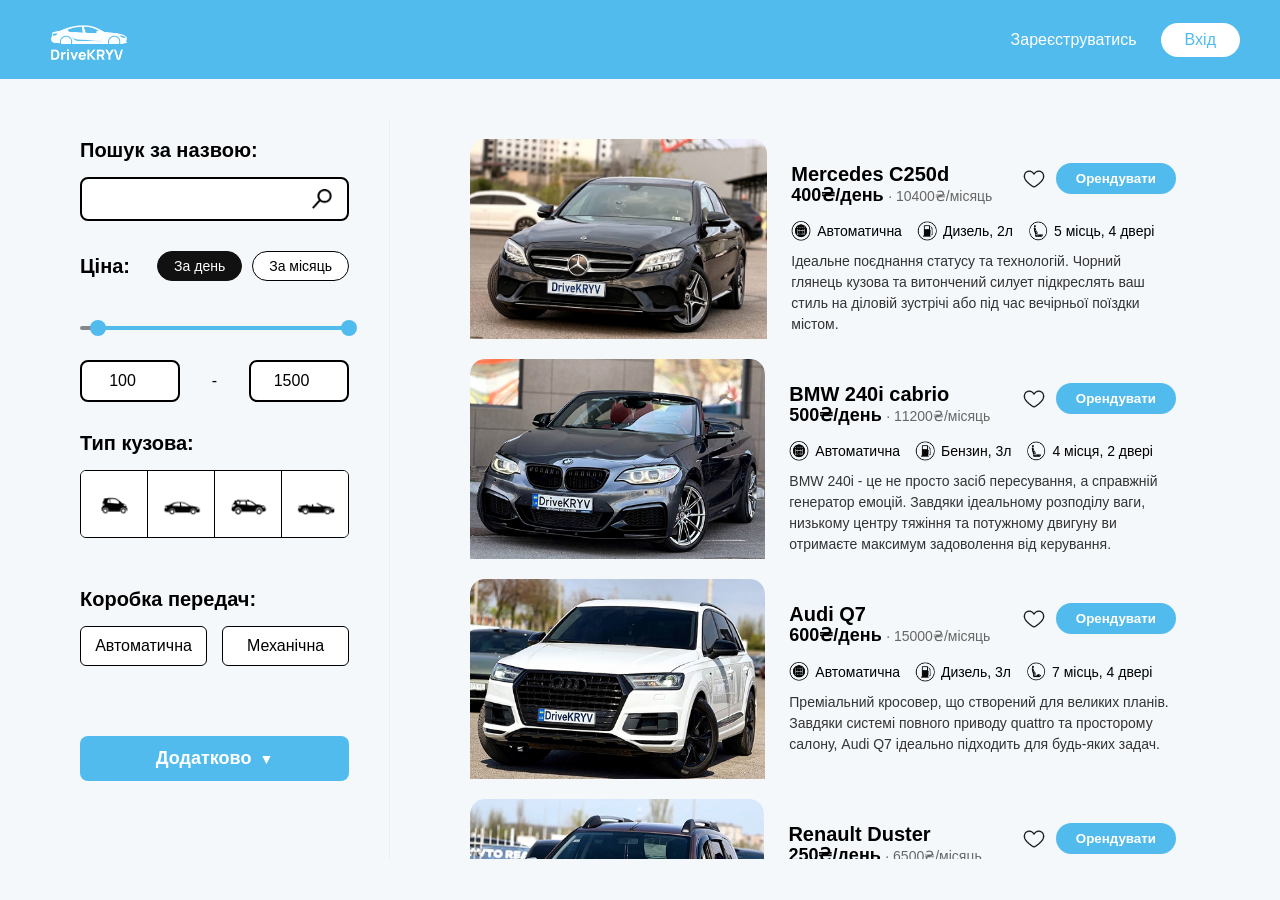
==== index.html @ 648363ac "Add files via upload" ====
<!DOCTYPE html>
<html lang="uk">
<head>
    <meta charset="UTF-8">
    <meta name="viewport" content="width=device-width, initial-scale=1.0">
    <title>DriveKRYV - Головна (Гість)</title>
    <link rel="stylesheet" href="style.css">
</head>
<body>
    <header style="display: flex; justify-content: space-between; align-items: center; background-color: #51BBED; padding: 15px 40px; width: 100%; box-sizing: border-box;">
        <div style="display: flex; align-items: center;">
            <a href="index.html">
                <img src="icons/logo.png" alt="DriveKRYV Logo" style="height: 45px; width: auto; object-fit: contain;">
            </a>
        </div>
        <div style="display: flex; align-items: center; gap: 24px;">
            <a href="register.html" style="color: #FFFFFF; text-decoration: none; font-weight: 500; font-size: 16px;">Зареєструватись</a>
            <button id="btn-login" style="background-color: #FFFFFF; color: #51BBED; border: none; border-radius: 20px; padding: 8px 24px; font-weight: 500; font-size: 16px; cursor: pointer;">Вхід</button>
        </div>
    </header>

    <div class="layout-container">
<aside class="sidebar">
            <div class="filter-block">
                <label for="search" class="filter-label">Пошук за назвою:</label>
                <div class="input-wrapper">
                    <input type="text" id="search" class="search-input" placeholder="">
                    <img src="icons/search-icon.png" alt="Search" class="input-icon">
                </div>
            </div>

            <div class="filter-block">
                <div class="price-header">
                    <label class="filter-label">Ціна:</label>
                    <div class="top-toggle-group">
                        <button class="top-toggle-btn active">За день</button>
                        <button class="top-toggle-btn">За місяць</button>
                    </div>
                </div>
                
                <div class="range-slider-visual">
                    <div class="range-fill"></div>
                    <div class="range-thumb left"></div>
                    <div class="range-thumb right"></div>
                </div>

                <div class="price-inputs">
                    <input type="number" id="min-price" value="100" class="price-input">
                    <span>-</span>
                    <input type="number" id="max-price" value="1500" class="price-input">
                </div>
            </div>

            <div class="filter-block">
                <label class="filter-label">Тип кузова:</label>
                <div class="body-types-group">
                    <button class="body-btn filter-btn" data-type="micro"><img src="icons/car-micro.png" alt="Micro"></button>
                    <button class="body-btn filter-btn" data-type="sedan"><img src="icons/car-sedan.png" alt="Sedan"></button>
                    <button class="body-btn filter-btn" data-type="suv"><img src="icons/car-suv.png" alt="SUV"></button>
                    <button class="body-btn filter-btn" data-type="cabrio"><img src="icons/car-cabrio.png" alt="Cabrio"></button>
                </div>
            </div>

            <div class="filter-block">
                <label class="filter-label">Коробка передач:</label>
                <div class="gearbox-group">
                    <button class="gearbox-btn filter-btn" data-gearbox="Автоматична">Автоматична</button>
                    <button class="gearbox-btn filter-btn" data-gearbox="Механічна">Механічна</button>
                </div>
            </div>

            <div id="advanced-filters-block" style="display: none; flex-direction: column; gap: 20px;">
                
                <div class="filter-block">
                    <label class="filter-label">Кількість місць:</label>
                    <div class="gearbox-group">
                        <button class="gearbox-btn filter-btn" data-seats="2">2</button>
                        <button class="gearbox-btn filter-btn" data-seats="4">4</button>
                        <button class="gearbox-btn filter-btn" data-seats="5">5</button>
                        <button class="gearbox-btn filter-btn" data-seats="7">7+</button>
                    </div>
                </div>

                <div class="filter-block">
                    <label class="filter-label">Привід:</label>
                    <div class="gearbox-group">
                        <button class="gearbox-btn filter-btn" data-drive="Передній">Передній</button>
                        <button class="gearbox-btn filter-btn" data-drive="Задній">Задній</button>
                        <button class="gearbox-btn filter-btn" data-drive="Повний">Повний</button>
                    </div>
                </div>

                <div class="filter-block">
                    <label class="filter-label">Потужність (к.с.):</label>
                    <div class="price-inputs">
                        <input type="number" id="min-hp" placeholder="Від" class="price-input">
                        <span>-</span>
                        <input type="number" id="max-hp" placeholder="До" class="price-input">
                    </div>
                </div>

                <div class="filter-block">
                    <label class="filter-label">Тип палива:</label>
                    <div class="gearbox-group">
                        <button class="gearbox-btn filter-btn" data-fuel="Бензин">Бензин</button>
                        <button class="gearbox-btn filter-btn" data-fuel="Дизель">Дизель</button>
                        <button class="gearbox-btn filter-btn" data-fuel="Електро">Електро</button>
                    </div>
                </div>

                <div class="filter-block">
                    <label class="filter-label">Рік випуску:</label>
                    <div class="price-inputs">
                        <input type="number" id="min-year" placeholder="Від 2010" class="price-input">
                        <span>-</span>
                        <input type="number" id="max-year" placeholder="До 2024" class="price-input">
                    </div>
                </div>

                <div class="filter-block">
                    <label class="filter-label">Об'єм двигуна (л):</label>
                    <div class="price-inputs">
                        <input type="number" step="0.1" id="min-volume" placeholder="Від" class="price-input">
                        <span>-</span>
                        <input type="number" step="0.1" id="max-volume" placeholder="До" class="price-input">
                    </div>
                </div>

            </div> 
            <div class="filter-footer">
                <button class="btn-advanced" id="btn-advanced">Додатково <span style="font-size: 14px;">▼</span></button> 
            </div>

        </aside>

<main class="content">
            
            <div id="cars-container" style="display: flex; flex-direction: column; gap: 20px; margin-bottom: 50px;">
            </div>

<footer class="site-footer">
                <div class="footer-container">
                    
                    <div class="footer-top-text">
                        <h3>DriveKRYV - Надійний сервіс оренди автомобілів у Кривому Розі.</h3>
                        <p>Це вигадана організація та навчальний проєкт, тому в нас немає реальних соцмереж чи офісу.<br>Проте якби вони були, то мали б такі посилання:</p>
                    </div>

                    <div class="footer-socials">
                        <div class="social-item">
                            <div class="social-icon"><img src="icons/icon-inst.png" alt="Instagram"></div>
                            <span>DriveKRYV</span>
                        </div>
                        <div class="social-item">
                            <div class="social-icon"><img src="icons/icon-x.png" alt="X"></div>
                            <span>DriveKRYV</span>
                        </div>
                        <div class="social-item">
                            <div class="social-icon"><img src="icons/icon-viber.png" alt="Viber"></div>
                            <span>DriveKRYV</span>
                        </div>
                    </div>

                    <div class="footer-divider">
                        А також ми б хотіли мати:
                    </div>

                    <div class="footer-contacts">
                        <div class="contact-block">
                            <h4>Головний офіс:</h4>
                            <p>📍 площа 95-й Квартал, Кривий Ріг</p>
                        </div>
                        <div class="contact-block">
                            <h4>Телефон гарячої лінії:</h4>
                            <p>📞 +380 (99) 000-00-00</p>
                        </div>
                    </div>

                    <div class="footer-easter-egg">
                        Якщо ви це прочитали - поставте 10, будь ласка
                    </div>

                </div>
            </footer>

        </main>
    </div>
    <script src="cars.js"></script>
    <script src="main.js"></script>
</body>
</html>
---- style.css ----
* {
    margin: 0;
    padding: 0;
    box-sizing: border-box;
    font-family: 'Segoe UI', sans-serif;
}

:root {
    --accent-blue: #51BBED;
    --bg-main: #F4F8FB;
    --bg-button: #FFFFFF;
    --text-main: #000000;
    --border-color: #1a1a1a;
}

body {
    background-color: var(--bg-main);
    color: var(--text-main);
}


.logo {
    display: flex;
    align-items: center;
}

.logo-icon {
    height: 45px;
    width: auto;
}


.link-register { 
    color: var(--bg-button); 
    text-decoration: none; 
    font-weight: 500; 
    font-size: 16px; 
}

.btn-login { 
    background-color: var(--bg-button); 
    color: var(--accent-blue); 
    border: none; 
    border-radius: 20px; 
    padding: 8px 24px; 
    font-weight: 500; 
    font-size: 16px; 
    cursor: pointer; 
}

/* Макет */
.layout-container { display: flex; max-width: 1440px; margin: 0 auto; }

/* --- СТИЛІ БОКОВОЇ ПАНЕЛІ (ФІЛЬТРИ) --- */

/* Загальний контейнер (щоб сайдбар і картки стояли поруч) */
.layout-container {
    display: flex;
    gap: 40px;
    padding: 40px;
    align-items: flex-start;
    max-width: 1400px;
    margin: 0 auto;
}

/* Сам сайдбар */
.sidebar {
    width: 320px; /* Жорстко фіксуємо ширину, щоб не ламало картки */
    flex-shrink: 0; /* Забороняємо стискатися */
    display: flex;
    flex-direction: column;
    gap: 30px; /* Рівні відступи між блоками */
}

/* Контент з машинами */
.content {
    flex: 1; /* Займає весь вільний простір справа */
    display: flex;
    flex-direction: column;
    gap: 20px;
    min-width: 0; /* Запобігає вилазенню карток за межі екрана */
}

/* Заголовки фільтрів */
.filter-block {
    display: flex;
    flex-direction: column;
}

.filter-label {
    font-size: 20px;
    font-weight: 700;
    margin-bottom: 15px;
    color: #000;
}

/* 1. Пошук */
.input-wrapper {
    display: flex;
    align-items: center;
    border: 2px solid #000;
    border-radius: 8px;
    padding: 6px 15px;
    background: #fff;
}

.search-input {
    flex: 1;
    border: none;
    outline: none;
    font-size: 16px;
    padding: 5px 0;
}

.input-icon {
    width: 20px;
    height: auto;
    cursor: pointer;
}

/* --- СТИЛІ ДЛЯ БЛОКУ ЦІНИ (1 в 1 з макетом) --- */

.price-header {
    display: flex;
    align-items: center;
    justify-content: space-between; /* Розносить заголовок і кнопки по краях */
    margin-bottom: 30px; /* Більший відступ до повзунка */
}

.price-header .filter-label {
    margin-bottom: 0;
}

.top-toggle-group {
    display: flex;
    gap: 10px;
}

/* Візуальний повзунок */
.range-slider-visual {
    position: relative;
    height: 4px;
    background: #999; /* Сіра неактивна лінія */
    border-radius: 2px;
    margin: 0 8px 30px 8px; /* Відступи по боках, щоб кружечки не вилазили за краї */
}

.range-fill {
    position: absolute;
    height: 100%;
    background: var(--accent-blue);
}

.range-thumb {
    position: absolute;
    top: -6px; /* Відцентрувати по вертикалі (16px висота / 2 - 4px лінія / 2) */
    width: 16px;
    height: 16px;
    background: var(--accent-blue);
    border-radius: 50%;
    margin-left: -8px; /* Зміщуємо центр кружечка рівно на заданий відсоток */
}

.price-inputs {
    display: flex !important;
    justify-content: space-between !important;
    align-items: center !important;
    width: 100% !important;
}

.price-input {
    width: 100px !important; /* Робимо поля ще ширшими */
    padding: 10px !important;
    border: 2px solid #000 !important; /* Жирніша рамка, як на макеті */
    border-radius: 8px !important;
    text-align: center !important;
    font-size: 16px !important;
    font-weight: 500 !important;
}

.currency-toggle {
    display: flex;
    gap: 10px;
}

.curr-btn {
    width: 36px;
    height: 36px;
    border-radius: 50%;
    border: 2px solid #111;
    background: #fff;
    color: #111;
    font-weight: bold;
    font-size: 18px;
    cursor: pointer;
    display: flex;
    justify-content: center;
    align-items: center;
    transition: 0.2s;
}

.curr-btn.active {
    background: #111;
    color: #fff;
}

.price-input {
    width: 80px;
    padding: 8px 10px;
    border: 2px solid #000;
    border-radius: 8px;
    text-align: center;
    font-size: 16px;
    font-weight: 500;
    outline: none;
}

/* 3. Тип кузова */
.body-types-group {
    display: flex;
    border: 2px solid #000;
    border-radius: 8px;
    overflow: hidden;
}

.body-btn {
    flex: 1;
    padding: 12px 10px;
    border: none;
    border-right: 2px solid #000;
    background: #fff;
    cursor: pointer;
    display: flex;
    justify-content: center;
    align-items: center;
    transition: 0.2s;
}

.body-btn:last-child {
    border-right: none;
}

.body-btn img {
    width: 45px; /* Фіксуємо розмір машинок, щоб вони не ставали гігантами */
    height: auto;
    object-fit: contain;
}

.body-btn.active {
    background: #e0e0e0;
}

/* 4. Коробка передач */
.gearbox-group {
    display: flex;
    gap: 15px;
}

.gearbox-btn {
    flex: 1;
    padding: 12px;
    border: 2px solid #000;
    border-radius: 8px;
    background: #fff;
    font-weight: 500;
    font-size: 16px;
    cursor: pointer;
    transition: 0.2s;
}

.gearbox-btn.active {
    background: #111;
    color: #fff;
    border-color: #111;
}

/* --- ПІДВАЛ ФІЛЬТРІВ (Кнопка "Додатково") --- */

.filter-footer {
    display: flex;
    justify-content: center;
    margin-top: 15px;
    width: 100%;
}

.btn-advanced {
    width: 100%; /* Розтягуємо на всю ширину сайдбару */
    background-color: var(--accent-blue); /* Беремо дизайн синьої кнопки пошуку */
    color: #fff;
    border: none;
    border-radius: 8px; /* Або 20px, якщо хочеш більш круглу */
    padding: 12px;
    font-size: 18px;
    font-weight: 700;
    cursor: pointer;
    transition: opacity 0.2s;
    display: flex;
    justify-content: center;
    align-items: center;
    gap: 8px;
}

.btn-advanced:hover {
    opacity: 0.9;
}
.btn-submit:hover {
    opacity: 0.9;
}
/* --- СТИЛІ БОКОВОЇ ПАНЕЛІ (ФІЛЬТРИ) --- */

.price-header { display: flex; align-items: center; justify-content: space-between; margin-bottom: 20px; }
.price-header .filter-label { margin-bottom: 0; }
.top-toggle-group { display: flex; gap: 10px; }
.top-toggle-btn { padding: 6px 16px; border-radius: 20px; border: 1px solid #000; background: #fff; font-weight: 500; cursor: pointer; font-size: 14px; transition: 0.2s;}
.top-toggle-btn.active { background: #111; color: #fff; border-color: #111; }

.range-slider-visual { position: relative; height: 4px; background: #888; border-radius: 2px; margin: 25px 0 30px; }
.range-fill { position: absolute; left: 0; right: 40%; height: 100%; background: var(--accent-blue); border-radius: 2px; }
.range-thumb { position: absolute; top: -6px; width: 16px; height: 16px; background: var(--accent-blue); border-radius: 50%; }
.range-thumb.left { left: 0; }
.range-thumb.right { right: 40%; }

.price-inputs { display: flex; align-items: center; justify-content: space-between; }
.currency-toggle { display: flex; gap: 10px; }
.curr-btn { width: 34px; height: 34px; border-radius: 50%; border: 1px solid #111; background: #fff; color: #111; font-weight: bold; font-size: 18px; cursor: pointer; transition: 0.2s;}
.curr-btn.active { background: #111; color: #fff; }

.price-input { width: 75px; padding: 6px 10px; border: 1px solid #000; border-radius: 8px; text-align: center; font-size: 18px; font-weight: 500;}

.body-types-group { display: flex; border: 1px solid #000; border-radius: 6px; overflow: hidden; margin-bottom: 20px;}
.body-btn { flex: 1; padding: 10px; border: none; border-right: 1px solid #000; background: #fff; cursor: pointer; transition: 0.2s;}
.body-btn:last-child { border-right: none; }
.body-btn img { width: 100%; height: auto; object-fit: contain; }
.body-btn.active { background: #dce4e8; } /* Сірий фон для вибраного кузова */

.gearbox-group { display: flex; gap: 15px; }
.gearbox-btn { flex: 1; padding: 10px; border: 1px solid #000; border-radius: 6px; background: #fff; font-weight: 500; cursor: pointer; transition: 0.2s; }
.gearbox-btn.active { background: #111; color: #fff; border-color: #111; }

.filter-footer { display: flex; justify-content: space-between; align-items: center; margin-top: 40px; }
.details-link { color: #000; text-decoration: none; font-weight: 500; font-size: 16px; display: flex; align-items: center; gap: 5px; }
.btn-submit { background-color: var(--accent-blue); color: #fff; border: none; border-radius: 20px; padding: 10px 30px; font-size: 18px; font-weight: 700; cursor: pointer; transition: opacity 0.2s; }
.btn-submit:hover { opacity: 0.9; }

/* Контент */
.content { flex: 1; padding: 30px; display: flex; flex-direction: column; gap: 20px; }
.car-card {
    /* Твої старі стилі карток (колір, бордери тощо) залишаються тут */
    
    flex: 0 0 auto; /* Забороняємо карткам розтягуватися або стискатися */
    height: 22vh; /* Висота картки = 22% від висоти екрана (якраз влізе ~3.5 штуки) */
    min-height: 200px; /* Захист, щоб на маленьких ноутах картку не сплющило в млинець */
    
    /* Рекомендую також додати ці два рядки, щоб вміст не вилазив, якщо екран дуже малий */
    overflow: hidden; 
    display: flex;
}
.car-image-placeholder { width: 380px; background: #e0e0e0; display: flex; align-items: center; justify-content: center; color: #888; }
.car-info { padding: 24px; flex: 1; display: flex; flex-direction: column; justify-content: space-between; }
.car-header-row { display: flex; justify-content: space-between; align-items: flex-start; }
.car-title { font-size: 20px; font-weight: 700; }
.action-group { display: flex; align-items: center; gap: 12px; }
.favorite-icon { font-size: 24px; cursor: pointer; }
.btn-rent { background-color: var(--accent-blue); color: var(--bg-button); border: none; padding: 8px 20px; border-radius: 20px; cursor: pointer; font-weight: bold; }
.car-price { margin-top: -10px; }
.price-main { font-size: 18px; font-weight: 700; }
.price-sub { font-size: 14px; color: #666; }
.car-specs { display: flex; gap: 16px; font-size: 14px; font-weight: 500; }
.car-desc { font-size: 14px; line-height: 1.5; color: #333; margin-top: 10px; }

/* --- СТИЛІ ДЛЯ СТОРІНКИ РЕЄСТРАЦІЇ --- */
.auth-body { 
    display: flex; 
    flex-direction: column; 
    align-items: center; 
    justify-content: center; 
    min-height: 100vh; 
    background-color: var(--bg-main); 
    position: relative; 
}

.auth-header-logo { position: absolute; top: 40px; left: 40px; }
.auth-header-logo img { height: 60px; width: auto; object-fit: contain; }

.auth-container { 
    display: flex; 
    flex-direction: column; 
    align-items: center; 
    width: 100%; 
    max-width: 600px; 
}

.auth-card { 
    background-color: var(--accent-blue); 
    width: 100%; 
    padding: 50px; 
    border-radius: 12px; 
    margin-bottom: 24px; 
}

.auth-title { 
    color: var(--bg-button); 
    text-align: center; 
    font-size: 32px; 
    margin-bottom: 30px; 
    font-weight: bold; 
}

.auth-group { 
    display: flex; 
    flex-direction: column; 
    align-items: flex-start; 
    margin-bottom: 24px; 
    width: 100%; 
}

.auth-label { 
    color: var(--bg-button); 
    font-weight: 700; 
    font-size: 16px; 
    margin-bottom: 8px; 
}

.auth-input-wrapper { 
    position: relative; 
    width: 100%; 
}

.auth-input { 
    width: 100%; 
    padding: 12px 40px 12px 16px; 
    border: 1px solid var(--text-main); 
    border-radius: 8px; 
    font-size: 16px; 
    outline: none; 
    background-color: var(--bg-button); 
}

.auth-input-icon { 
    position: absolute; 
    right: 12px; 
    top: 50%; 
    transform: translateY(-50%); 
    width: 24px; 
    height: auto; 
}

.btn-confirm { 
    background-color: var(--accent-blue); 
    color: var(--bg-button); 
    border: none; 
    border-radius: 8px; 
    padding: 15px 0; 
    font-size: 20px; 
    font-weight: 700; 
    cursor: pointer; 
    width: 320px; 
}
/* --- СТИЛІ ДЛЯ ВИПАДАЮЧОГО МЕНЮ ПРОФІЛЮ --- */

.profile-dropdown {
    position: absolute;
    top: 65px; /* Відступ від шапки */
    right: 0;
    width: 340px;
    background-color: var(--bg-main); /* Світло-сірий фон як на макеті */
    border-radius: 16px;
    box-shadow: 0 10px 40px rgba(0, 0, 0, 0.15);
    padding: 20px;
    z-index: 100;
    display: flex;
    flex-direction: column;
    gap: 15px;
    
    /* Приховано за замовчуванням */
    opacity: 0;
    visibility: hidden;
    transform: translateY(-10px);
    transition: all 0.3s ease;
}

.profile-dropdown.active {
    opacity: 1;
    visibility: visible;
    transform: translateY(0);
}

.dropdown-header {
    display: flex;
    align-items: center;
    gap: 20px;
}

.dropdown-avatar {
    width: 80px;
    height: 80px;
    border-radius: 50%;
    object-fit: cover;
}

.dropdown-name {
    font-size: 24px;
    font-weight: 500;
    display: flex;
    gap: 15px;
}

.dropdown-card {
    background-color: var(--bg-button); /* Білий фон для карток */
    border-radius: 12px;
    padding: 15px 20px;
}

.menu-list-card {
    padding: 10px 0; /* Менші відступи для списку */
}

.level-info {
    display: flex;
    justify-content: space-between;
    align-items: flex-end;
    margin-bottom: 12px;
}

.level-title {
    font-size: 18px;
    font-weight: 500;
}

.level-desc {
    font-size: 12px;
    color: #666;
}

.progress-bar-container {
    width: 100%;
    height: 4px;
    background-color: #000000;
    border-radius: 2px;
    overflow: hidden;
}

/* Використовуємо колір з UI Kit */
.progress-bar-fill {
    width: 35%; /* Приблизне заповнення */
    height: 100%;
    background-color: var(--color-progress, #C4AB46);
}

.dropdown-menu-list {
    list-style: none;
}

.dropdown-menu-list li a {
    display: flex;
    align-items: center;
    gap: 15px;
    padding: 12px 20px;
    color: var(--text-main);
    text-decoration: none;
    font-size: 18px;
    font-weight: 500;
    transition: background-color 0.2s;
}

.dropdown-menu-list li a:hover {
    background-color: var(--bg-main);
}

.dropdown-menu-list li a img {
    width: 24px;
    height: auto;
    object-fit: contain;
}
/* --- СТИЛІ ДЛЯ СТОРІНКИ АВТО (car-details.html) --- */

.car-details-container {
    background-color: var(--bg-main); /* На макеті сторінка авто має фон каталогу */
    width: 100%;
    padding: 40px;
    display: flex;
    flex-direction: column;
}

.details-top {
    display: flex;
    gap: 40px;
    margin-bottom: 40px;
}

.details-gallery {
    flex: 1;
    display: flex;
    flex-direction: column;
    gap: 10px;
}

.main-photo-placeholder {
    width: 100%;
    height: 350px;
    background-color: #dce4e8;
    border-radius: 12px;
    display: flex;
    align-items: center;
    justify-content: center;
    color: #888;
    font-size: 20px;
}

.thumbnails {
    display: flex;
    gap: 10px;
    justify-content: space-between;
}

.thumb-placeholder {
    flex: 1;
    height: 70px;
    background-color: #dce4e8;
    border-radius: 8px;
}

.details-info {
    flex: 1;
    display: flex;
    flex-direction: column;
    gap: 30px; /* Відступи між блоками справа */
}

.details-header-row {
    display: flex;
    justify-content: space-between;
    align-items: center;
}

.details-header-row h1 {
    font-size: 32px;
}

.btn-back {
    background-color: var(--accent-blue);
    color: var(--bg-button);
    border: none;
    padding: 8px 24px;
    border-radius: 20px;
    font-weight: bold;
    cursor: pointer;
    font-size: 16px;
}

.specs-grid {
    display: grid;
    grid-template-columns: 1fr 1fr;
    gap: 20px;
}

.spec-item {
    display: flex;
    align-items: center;
    gap: 12px;
    font-weight: 700;
    font-size: 16px;
}

.spec-item img {
    width: 24px;
    height: auto;
}

.details-price {
    font-size: 18px;
    text-align: center;
    margin-top: 10px;
}

.details-price strong {
    font-size: 24px;
}

.details-price span {
    color: #666;
    font-size: 14px;
}

.details-actions {
    display: flex;
    justify-content: center;
    gap: 20px;
}

.btn-rent-large {
    background-color: var(--accent-blue);
    color: var(--bg-button);
    border: none;
    padding: 12px 35px;
    border-radius: 25px;
    font-weight: bold;
    font-size: 18px;
    cursor: pointer;
}

.btn-fav-large {
    background-color: transparent;
    color: var(--text-main);
    border: 1px solid var(--text-main);
    padding: 12px 25px;
    border-radius: 25px;
    font-weight: bold;
    font-size: 18px;
    cursor: pointer;
    display: flex;
    align-items: center;
    gap: 10px;
}

.details-bottom h3 {
    font-size: 18px;
    margin-bottom: 12px;
    margin-top: 20px;
}

.details-bottom ul {
    margin-bottom: 20px;
    padding-left: 20px;
}

.details-bottom ul li {
    font-size: 16px;
    margin-bottom: 6px;
}

.details-description {
    font-size: 16px;
    line-height: 1.5;
    margin-top: 20px;
}
/* --- СТИЛІ ДЛЯ СТОРІНКИ ОРЕНДИ (rent.html) --- */

.btn-back-blue {
    background-color: var(--accent-blue);
    color: var(--bg-button);
    border: none;
    padding: 10px 25px;
    border-radius: 20px;
    font-weight: bold;
    cursor: pointer;
    font-size: 16px;
}

.rent-page-container {
    max-width: 1000px;
    margin: 0 auto;
    padding: 40px 20px;
}

.rent-main-title {
    text-align: center;
    font-size: 32px;
    margin-bottom: 40px;
}

.rent-columns {
    display: flex;
    gap: 30px;
}

.rent-col {
    flex: 1;
    display: flex;
    flex-direction: column;
    gap: 30px;
}

.rent-card {
    background-color: var(--bg-button);
    border-radius: 16px;
    padding: 30px;
    box-shadow: 0 8px 24px rgba(0, 0, 0, 0.08); /* 1. Додали помітну, красиву тінь */
    flex: 1; /* 2. Змушує картки рівномірно розтягуватися по висоті */
    display: flex;
    flex-direction: column;
}

.rent-card-title {
    font-size: 18px;
    font-weight: 700;
    margin-bottom: 20px;
}

.rent-car-preview {
    display: block;
    align-items: center;
    gap: 20px;
    margin-bottom: 20px;
}

.rent-car-thumb {
    width: 120px;
    height: 80px;
    background-color: #dce4e8;
    border-radius: 8px;
    display: flex;
    align-items: center;
    justify-content: center;
    color: #888;
    font-size: 14px;
}

.rent-car-name {
    font-size: 20px;
}

.rent-dates {
    display: flex;
    gap: 20px;
}

.rent-input-group {
    display: flex;
    flex-direction: column;
    margin-bottom: 20px;
    flex: 1;
}

.rent-input-group label {
    font-size: 14px;
    margin-bottom: 8px;
    color: #333;
}

.rent-input {
    width: 100%;
    padding: 10px 15px;
    border: 1px solid var(--text-main);
    border-radius: 8px;
    font-size: 14px;
    outline: none;
}

.rent-radio-group {
    display: flex;
    gap: 30px;
    margin-bottom: 25px;
}

.radio-label {
    display: flex;
    align-items: center;
    gap: 8px;
    font-size: 16px;
    cursor: pointer;
}

.rent-summary {
    margin-bottom: 30px;
}

.rent-summary h3 {
    font-size: 16px;
    margin-bottom: 15px;
}

.rent-summary p {
    font-size: 14px;
    margin-bottom: 8px;
    color: #333;
}

.rent-total {
    font-size: 18px !important;
    font-weight: 700;
    color: var(--text-main) !important;
    margin-top: 15px !important;
}

.btn-confirm-rent {
    width: 100%;
    background-color: var(--accent-blue);
    color: var(--bg-button);
    border: none;
    padding: 15px;
    border-radius: 8px;
    font-size: 18px;
    font-weight: 700;
    cursor: pointer;
    margin-top: auto; /* 3. Притискає кнопку до самого низу картки, щоб усе було симетрично */
}
/* --- СТРУКТУРА ДЛЯ rent.html (Гість - 4 блоки) --- */
.rent-columns { display: flex; gap: 30px; }
.rent-col { flex: 1; display: flex; flex-direction: column; gap: 30px; }

/* --- СТРУКТУРА ДЛЯ rent-logged.html (Акаунт - 3 блоки) --- */
.rent-layout-logged { display: flex; flex-direction: column; gap: 20px; }
.rent-top-content { display: flex; justify-content: space-evenly; align-items: center; padding: 0 20px; }
.rent-car-display { display: flex; flex-direction: column; align-items: center; gap: 15px; }
.rent-car-thumb-large { width: 200px; height: 130px; background-color: #dce4e8; border-radius: 8px; display: flex; align-items: center; justify-content: center; color: #888; font-size: 16px; }
.rent-car-name-large { font-size: 22px; font-weight: 700; }
.rent-dates-vertical { display: flex; flex-direction: column; gap: 20px; width: 320px; }
.rent-bottom-row { display: flex; gap: 20px; }
.rent-bottom-row .rent-card { flex: 1; }

/* Робимо так, щоб сторінка не горталася вся разом */
body, html {
    height: 100%;
    margin: 0;
    overflow: hidden; /* Вимикаємо загальний скрол */
}

.layout-container {
    display: flex;
    height: calc(100vh - 80px); /* Висота екрана мінус висота хедера */
    overflow: hidden;
}

.sidebar {
    width: 350px;
    height: 100%;
    overflow-y: auto; /* Окремий скрол для фільтрів */
    padding: 20px 40px;
    border-right: 1px solid #eee;
    flex-shrink: 0;
}

.content {
    flex: 1;
    height: 100%;
    overflow-y: auto; /* Окремий скрол для машин */
    padding: 20px 40px;
}

/* Приховуємо смугу прокрутки для чистого вигляду (опціонально) */
.sidebar::-webkit-scrollbar, .content::-webkit-scrollbar {
    width: 6px;
}
.sidebar::-webkit-scrollbar-thumb, .content::-webkit-scrollbar-thumb {
    background: #ccc;
    border-radius: 10px;
}
/* --- ФУТЕР (Для навчального проєкту) --- */
.site-footer {
    background-color: #1e2530;
    color: #ffffff;
    padding: 30px 20px; /* Зменшив внутрішні відступи */
    margin-top: auto; 
    border-radius: 20px; 
    text-align: center;
    flex-shrink: 0; 
}

.footer-container {
    max-width: 900px; /* Зробив його трохи вужчим */
    margin: 0 auto;
    display: flex;
    flex-direction: column;
    align-items: center;
    gap: 20px; /* Зменшив відстань між блоками */
}

.footer-top-text h3 {
    font-size: 16px; /* Зменшив заголовок */
    margin: 0 0 5px 0;
    font-weight: 600;
}

.footer-top-text p {
    font-size: 13px; /* Зменшив текст-пояснення */
    color: #8b95a1;
    margin: 0;
    line-height: 1.4;
}

.footer-socials {
    display: flex;
    justify-content: center;
    gap: 40px; /* Зменшив відстань між іконками */
    width: 100%;
    flex-wrap: wrap;
    margin-top: 5px;
}

.social-item {
    display: flex;
    align-items: center;
    gap: 10px;
    font-size: 20px; /* Зменшив назву соцмережі */
    font-weight: 700;
}

/* Контейнер для реальних картинок іконок */
.social-icon {
    width: 35px; /* Компактний розмір іконки */
    height: 35px;
    display: flex;
    justify-content: center;
    align-items: center;
}

.social-icon img {
    width: 100%;
    height: 100%;
    object-fit: contain; /* Картинка ідеально впишеться без спотворень */
}

.footer-divider {
    font-size: 13px;
    color: #8b95a1;
    margin-top: 10px;
}

.footer-contacts {
    display: flex;
    justify-content: space-around;
    width: 100%;
    flex-wrap: wrap;
    gap: 20px;
}

.contact-block {
    display: flex;
    flex-direction: column;
    gap: 8px;
}

.contact-block h4 {
    font-size: 14px;
    margin: 0;
    font-weight: 600;
    color: #8b95a1;
}

.contact-block p {
    font-size: 15px;
    margin: 0;
    display: flex;
    align-items: center;
    justify-content: center;
    gap: 6px;
}

.footer-easter-egg {
    margin-top: 5px;
    font-size: 12px; /* Дуже маленький шрифт для пасхалки */
    color: #8b95a1; 
}

/* =======================================================
   ГЛОБАЛЬНА МОБІЛЬНА АДАПТАЦІЯ (Телефони < 768px)
   ======================================================= */
@media (max-width: 768px) {
    /* 1. Глобальні налаштування */
    html, body {
        overflow-x: hidden !important;
        width: 100%;
    }

    /* 2. Головна сторінка (Каталог та Фільтри) */
    /* Якщо у тебе є контейнер, що тримає фільтри та список авто поруч */
    main, .main-content, .container { 
        flex-direction: column !important; 
        padding: 15px !important;
    }
    .filters-sidebar, aside { 
        width: 100% !important; 
        margin-bottom: 20px !important; 
    }
    #cars-container { 
        grid-template-columns: 1fr !important; 
        display: flex !important; 
        flex-direction: column !important; 
    }

    /* 3. Картки авто (в каталозі) */
    .car-card { 
        flex-direction: column !important; 
        height: auto !important; 
    }
    .car-card img { 
        height: 200px !important; 
    }

    /* 4. Сторінка деталей авто (car-details.html) та Редагування */
    /* Перебиваємо двоколонкову сітку з JS */
    #details-container > div {
        padding: 20px 15px !important;
        gap: 20px !important;
        flex-direction: column !important;
    }
    #details-container > div > div {
        min-width: 100% !important; 
        max-width: 100% !important;
    }
    /* Сітка технічних характеристик */
    #details-container div[style*="grid-template-columns"] {
        grid-template-columns: 1fr !important; 
        gap: 15px !important;
    }

    /* 5. Сторінка оформлення оренди (rent-logged.html) */
    .rent-grid-logged { 
        grid-template-columns: 1fr !important; 
    }
    .grid-card-car, .grid-card-log, .grid-card-conf { 
        grid-column: 1 !important; 
        grid-row: auto !important; 
    }
    .rent-page-container {
        padding: 15px !important;
    }

    /* 6. Модальні вікна (Alert, Confirm, Success) */
    #custom-alert-modal > div,
    #custom-confirm-modal > div,
    #success-modal > div {
        width: 90% !important;
        padding: 25px 20px !important;
    }

    /* 7. Шапка (Header) */
    header { 
        padding: 15px !important; 
        flex-wrap: wrap !important;
        gap: 10px;
    }
    
    /* 8. Картки на сторінці модератора (confirmations.html) */
    .order-card {
        flex-direction: column !important;
        padding: 15px !important;
        gap: 15px !important;
    }
    .order-card > div:first-child {
        width: 100% !important;
        height: 200px !important;
    }
    .order-card > div:last-child {
        flex-direction: row !important;
        border-left: none !important;
        padding-left: 0 !important;
        border-top: 1px solid #eee;
        padding-top: 15px;
    }
}
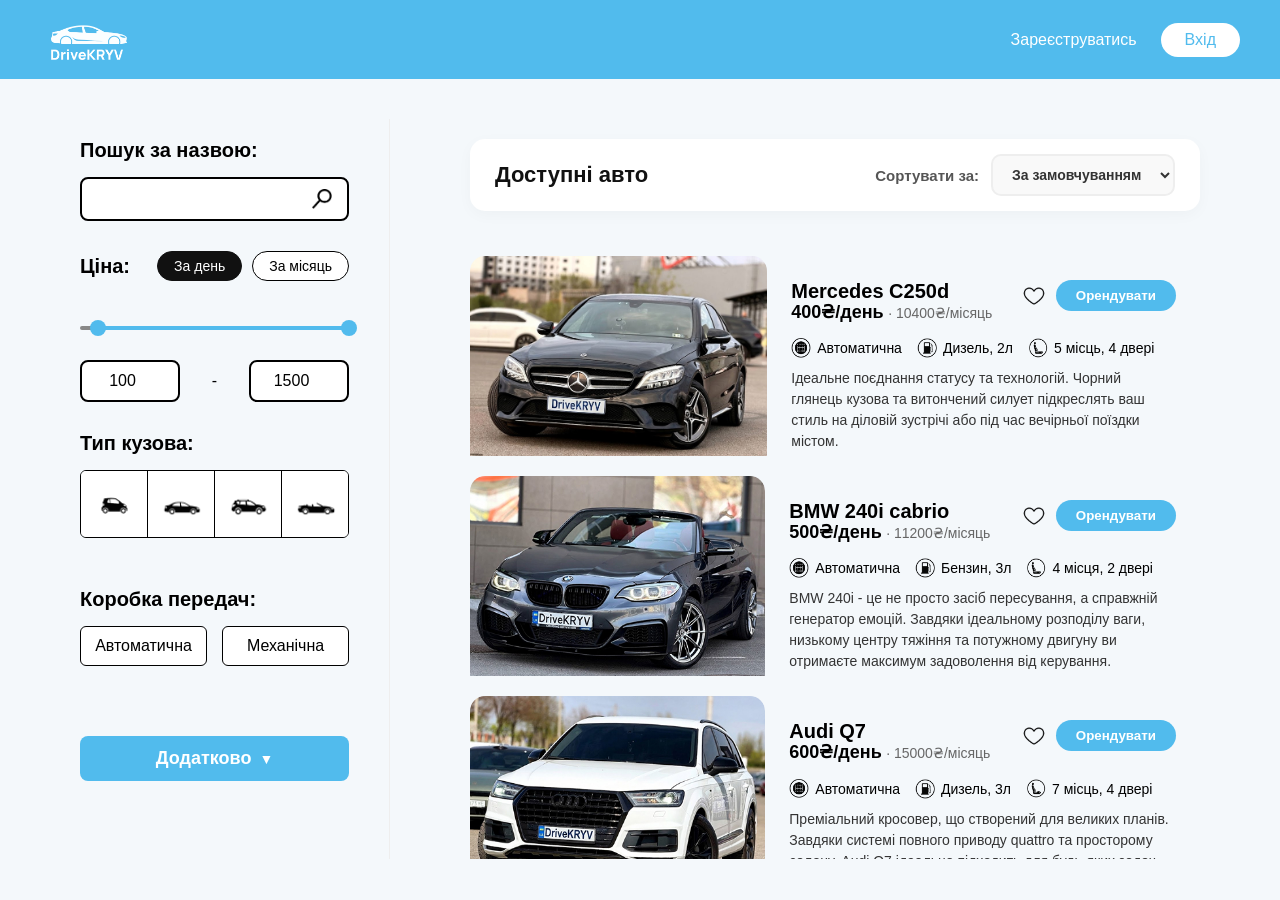
==== commit f8f076a7: "Add files via upload" ====
--- a/index.html
+++ b/index.html
@@ -20,7 +20,7 @@
     </header>
 
     <div class="layout-container">
-<aside class="sidebar">
+        <aside class="sidebar">
             <div class="filter-block">
                 <label for="search" class="filter-label">Пошук за назвою:</label>
                 <div class="input-wrapper">
@@ -133,12 +133,25 @@
 
         </aside>
 
-<main class="content">
+        <main class="content">
             
+            <div style="display: flex; justify-content: space-between; align-items: center; margin-bottom: 25px; flex-wrap: wrap; gap: 15px; background: #fff; padding: 15px 25px; border-radius: 15px; box-shadow: 0 4px 15px rgba(0,0,0,0.03);">
+                <h2 style="margin: 0; color: #111; font-size: 22px;">Доступні авто</h2>
+                <div style="display: flex; align-items: center; gap: 12px;">
+                    <label for="sort-select" style="font-weight: 600; color: #555; font-size: 15px;">Сортувати за:</label>
+                    <select id="sort-select" style="padding: 10px 15px; border-radius: 10px; border: 2px solid #eee; font-family: inherit; font-size: 14px; font-weight: 600; cursor: pointer; background-color: #f9f9f9; outline: none; transition: all 0.2s; color: #333;">
+                        <option value="default">За замовчуванням</option>
+                        <option value="price-asc">Спочатку дешевші</option>
+                        <option value="price-desc">Спочатку дорожчі</option>
+                        <option value="name-asc">За назвою (А-Я)</option>
+                    </select>
+                </div>
+            </div>
+
             <div id="cars-container" style="display: flex; flex-direction: column; gap: 20px; margin-bottom: 50px;">
             </div>
 
-<footer class="site-footer">
+            <footer class="site-footer">
                 <div class="footer-container">
                     
                     <div class="footer-top-text">
--- a/style.css
+++ b/style.css
@@ -1047,26 +1047,42 @@
    ГЛОБАЛЬНА МОБІЛЬНА АДАПТАЦІЯ (Телефони < 768px)
    ======================================================= */
 @media (max-width: 768px) {
-    /* 1. Глобальні налаштування */
+    /* 1. Глобальні налаштування: ВМИКАЄМО СКРОЛ НА ТЕЛЕФОНАХ */
     html, body {
         overflow-x: hidden !important;
+        overflow-y: auto !important; /* Важливо! */
+        height: auto !important;     /* Важливо! */
         width: 100%;
     }
 
     /* 2. Головна сторінка (Каталог та Фільтри) */
-    /* Якщо у тебе є контейнер, що тримає фільтри та список авто поруч */
-    main, .main-content, .container { 
+    .layout-container { 
         flex-direction: column !important; 
         padding: 15px !important;
-    }
-    .filters-sidebar, aside { 
+        height: auto !important; /* Відключаємо фіксовану висоту */
+        overflow: visible !important;
+    }
+    
+    .sidebar { 
         width: 100% !important; 
+        height: auto !important; /* Відключаємо висоту 100% */
         margin-bottom: 20px !important; 
-    }
+        padding: 15px !important;
+        border-right: none !important;
+        overflow-y: visible !important;
+    }
+    
+    .content {
+        width: 100% !important;
+        height: auto !important;
+        padding: 15px !important;
+        overflow-y: visible !important;
+    }
+
     #cars-container { 
-        grid-template-columns: 1fr !important; 
         display: flex !important; 
         flex-direction: column !important; 
+        gap: 15px !important;
     }
 
     /* 3. Картки авто (в каталозі) */
@@ -1076,26 +1092,29 @@
     }
     .car-card img { 
         height: 200px !important; 
+        width: 100% !important;
     }
 
     /* 4. Сторінка деталей авто (car-details.html) та Редагування */
-    /* Перебиваємо двоколонкову сітку з JS */
     #details-container > div {
-        padding: 20px 15px !important;
-        gap: 20px !important;
+        padding: 15px !important;
+        gap: 15px !important;
         flex-direction: column !important;
     }
     #details-container > div > div {
         min-width: 100% !important; 
         max-width: 100% !important;
     }
-    /* Сітка технічних характеристик */
     #details-container div[style*="grid-template-columns"] {
         grid-template-columns: 1fr !important; 
         gap: 15px !important;
     }
 
     /* 5. Сторінка оформлення оренди (rent-logged.html) */
+    .rent-columns, .rent-layout-logged, .rent-top-content {
+        flex-direction: column !important;
+        gap: 15px !important;
+    }
     .rent-grid-logged { 
         grid-template-columns: 1fr !important; 
     }
@@ -1107,12 +1126,12 @@
         padding: 15px !important;
     }
 
-    /* 6. Модальні вікна (Alert, Confirm, Success) */
+    /* 6. Модальні вікна */
     #custom-alert-modal > div,
     #custom-confirm-modal > div,
     #success-modal > div {
         width: 90% !important;
-        padding: 25px 20px !important;
+        padding: 20px !important;
     }
 
     /* 7. Шапка (Header) */
@@ -1120,9 +1139,10 @@
         padding: 15px !important; 
         flex-wrap: wrap !important;
         gap: 10px;
+        justify-content: space-between !important;
     }
     
-    /* 8. Картки на сторінці модератора (confirmations.html) */
+    /* 8. Картки модератора */
     .order-card {
         flex-direction: column !important;
         padding: 15px !important;
@@ -1133,7 +1153,7 @@
         height: 200px !important;
     }
     .order-card > div:last-child {
-        flex-direction: row !important;
+        flex-direction: column !important;
         border-left: none !important;
         padding-left: 0 !important;
         border-top: 1px solid #eee;
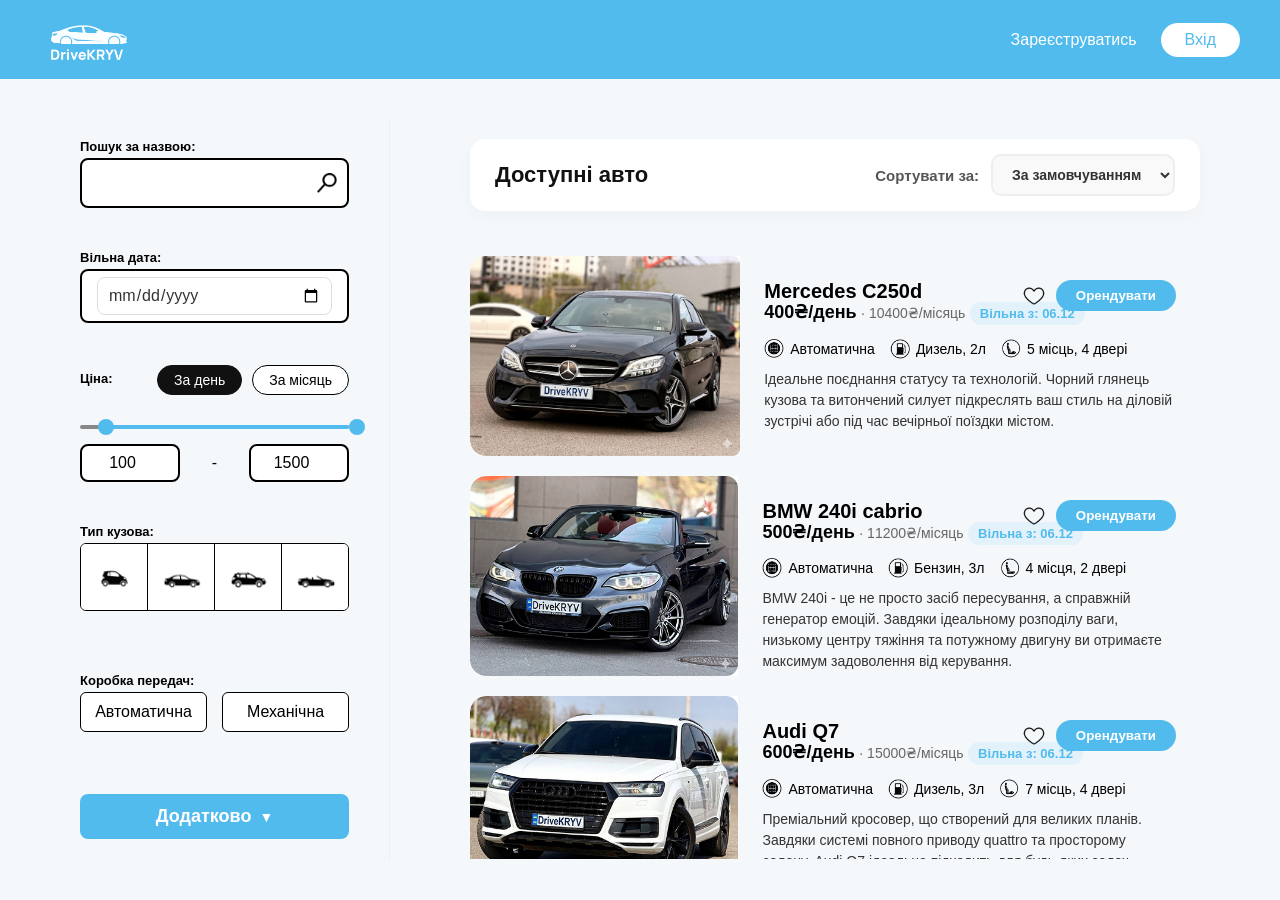
==== commit 85aa6286: "Add files via upload" ====
--- a/index.html
+++ b/index.html
@@ -21,11 +21,28 @@
 
     <div class="layout-container">
         <aside class="sidebar">
+            <style>
+                /* Максимально ущільнюємо сайдбар, щоб уникнути скролу */
+                .sidebar .filter-block { margin-bottom: 12px !important; }
+                .sidebar .filter-label { margin-bottom: 4px !important; font-size: 13px !important; }
+                .sidebar .search-input, .sidebar .price-input { padding: 8px 10px !important; }
+                .sidebar .range-slider-visual { margin: 10px 0 !important; }
+                .sidebar .price-inputs { margin-top: 5px !important; }
+                .sidebar .filter-footer { margin-top: 10px !important; padding-top: 10px !important; }
+            </style>
+
             <div class="filter-block">
                 <label for="search" class="filter-label">Пошук за назвою:</label>
                 <div class="input-wrapper">
                     <input type="text" id="search" class="search-input" placeholder="">
                     <img src="icons/search-icon.png" alt="Search" class="input-icon">
+                </div>
+            </div>
+
+            <div class="filter-block">
+                <label for="filter-date" class="filter-label">Вільна дата:</label>
+                <div class="input-wrapper">
+                    <input type="date" id="filter-date" class="search-input" style="width: 100%; border-radius: 8px; border: 1px solid #ddd; outline: none; box-sizing: border-box; font-family: inherit; color: #333;">
                 </div>
             </div>
 
@@ -69,9 +86,9 @@
                 </div>
             </div>
 
-            <div id="advanced-filters-block" style="display: none; flex-direction: column; gap: 20px;">
+            <div id="advanced-filters-block" style="display: none; flex-direction: column; gap: 12px;">
                 
-                <div class="filter-block">
+                <div class="filter-block" style="margin-bottom: 0 !important;">
                     <label class="filter-label">Кількість місць:</label>
                     <div class="gearbox-group">
                         <button class="gearbox-btn filter-btn" data-seats="2">2</button>
@@ -81,7 +98,7 @@
                     </div>
                 </div>
 
-                <div class="filter-block">
+                <div class="filter-block" style="margin-bottom: 0 !important;">
                     <label class="filter-label">Привід:</label>
                     <div class="gearbox-group">
                         <button class="gearbox-btn filter-btn" data-drive="Передній">Передній</button>
@@ -90,16 +107,16 @@
                     </div>
                 </div>
 
-                <div class="filter-block">
+                <div class="filter-block" style="margin-bottom: 0 !important;">
                     <label class="filter-label">Потужність (к.с.):</label>
-                    <div class="price-inputs">
+                    <div class="price-inputs" style="margin-top: 0 !important;">
                         <input type="number" id="min-hp" placeholder="Від" class="price-input">
                         <span>-</span>
                         <input type="number" id="max-hp" placeholder="До" class="price-input">
                     </div>
                 </div>
 
-                <div class="filter-block">
+                <div class="filter-block" style="margin-bottom: 0 !important;">
                     <label class="filter-label">Тип палива:</label>
                     <div class="gearbox-group">
                         <button class="gearbox-btn filter-btn" data-fuel="Бензин">Бензин</button>
@@ -108,18 +125,18 @@
                     </div>
                 </div>
 
-                <div class="filter-block">
+                <div class="filter-block" style="margin-bottom: 0 !important;">
                     <label class="filter-label">Рік випуску:</label>
-                    <div class="price-inputs">
+                    <div class="price-inputs" style="margin-top: 0 !important;">
                         <input type="number" id="min-year" placeholder="Від 2010" class="price-input">
                         <span>-</span>
                         <input type="number" id="max-year" placeholder="До 2024" class="price-input">
                     </div>
                 </div>
 
-                <div class="filter-block">
+                <div class="filter-block" style="margin-bottom: 0 !important;">
                     <label class="filter-label">Об'єм двигуна (л):</label>
-                    <div class="price-inputs">
+                    <div class="price-inputs" style="margin-top: 0 !important;">
                         <input type="number" step="0.1" id="min-volume" placeholder="Від" class="price-input">
                         <span>-</span>
                         <input type="number" step="0.1" id="max-volume" placeholder="До" class="price-input">
@@ -147,7 +164,7 @@
                     </select>
                 </div>
             </div>
-
+            
             <div id="cars-container" style="display: flex; flex-direction: column; gap: 20px; margin-bottom: 50px;">
             </div>
 
--- a/style.css
+++ b/style.css
@@ -136,29 +136,61 @@
     gap: 10px;
 }
 
-/* Візуальний повзунок */
-.range-slider-visual {
+/* =========================================
+   ПОДВІЙНИЙ ПОВЗУНОК ЦІНИ (Range Slider)
+   ========================================= */
+.range-slider-wrapper {
     position: relative;
-    height: 4px;
-    background: #999; /* Сіра неактивна лінія */
-    border-radius: 2px;
-    margin: 0 8px 30px 8px; /* Відступи по боках, щоб кружечки не вилазили за краї */
-}
-
-.range-fill {
+    width: 100%;
+    height: 5px;
+    margin: 25px 0 20px 0;
+    background: #e0e0e0;
+    border-radius: 5px;
+}
+
+/* Синя лінія між двома значеннями */
+.slider-track {
     position: absolute;
     height: 100%;
-    background: var(--accent-blue);
-}
-
-.range-thumb {
-    position: absolute;
-    top: -6px; /* Відцентрувати по вертикалі (16px висота / 2 - 4px лінія / 2) */
-    width: 16px;
-    height: 16px;
-    background: var(--accent-blue);
+    background: #51BBED;
+    border-radius: 5px;
+    z-index: 1;
+    /* За замовчуванням ставимо від 2% (100грн) до 30% (1500грн) */
+    left: 2%; 
+    right: 70%;
+}
+
+
+
+/* Стиль кульок (Thumb) для Chrome/Safari/Edge */
+.range-slider-wrapper input[type="range"]::-webkit-slider-thumb {
+    -webkit-appearance: none;
+    height: 22px;
+    width: 22px;
     border-radius: 50%;
-    margin-left: -8px; /* Зміщуємо центр кружечка рівно на заданий відсоток */
+    background: #fff;
+    border: 3px solid #51BBED;
+    cursor: pointer;
+    pointer-events: auto; /* Робимо клікабельними ТІЛЬКИ кульки */
+    box-shadow: 0 2px 6px rgba(0,0,0,0.15);
+    transition: transform 0.1s;
+    margin-top: -8.5px; /* Вирівнювання по центру лінії */
+}
+
+.range-slider-wrapper input[type="range"]::-webkit-slider-thumb:hover {
+    transform: scale(1.15);
+}
+
+/* Стиль кульок (Thumb) для Firefox */
+.range-slider-wrapper input[type="range"]::-moz-range-thumb {
+    height: 22px;
+    width: 22px;
+    border-radius: 50%;
+    background: #fff;
+    border: 3px solid #51BBED;
+    cursor: pointer;
+    pointer-events: auto;
+    box-shadow: 0 2px 6px rgba(0,0,0,0.15);
 }
 
 .price-inputs {
@@ -368,6 +400,25 @@
 .car-specs { display: flex; gap: 16px; font-size: 14px; font-weight: 500; }
 .car-desc { font-size: 14px; line-height: 1.5; color: #333; margin-top: 10px; }
 
+/* Жорстке заокруглення лівої частини картки для ПК */
+.car-card {
+    border-radius: 16px !important;
+    overflow: hidden !important; /* Обрізає все, що вилазить */
+}
+
+/* Примусово заокруглюємо ліві кути всім елементам всередині */
+.car-card > a,
+.car-card > a > img,
+.car-image-placeholder,
+.car-image-placeholder > img {
+    border-top-left-radius: 16px !important;
+    border-bottom-left-radius: 16px !important;
+    border-top-right-radius: 0 !important;
+    border-bottom-right-radius: 0 !important;
+    height: 100% !important; /* Змушує картинку йти чітко по висоті картки */
+    object-fit: cover !important;
+    display: block !important;
+}
 /* --- СТИЛІ ДЛЯ СТОРІНКИ РЕЄСТРАЦІЇ --- */
 .auth-body { 
     display: flex; 
@@ -573,6 +624,26 @@
     object-fit: contain;
 }
 /* --- СТИЛІ ДЛЯ СТОРІНКИ АВТО (car-details.html) --- */
+
+/* =========================================
+   СТИЛІ ДЛЯ КАЛЕНДАРЯ (car-details.html)
+   ========================================= */
+.calendar-section { background: #fff; padding: 30px; border-radius: 20px; box-shadow: 0 4px 15px rgba(0,0,0,0.03); margin-bottom: 30px; box-sizing: border-box; }
+.cal-top { display: flex; justify-content: space-between; align-items: center; margin-bottom: 20px; flex-wrap: wrap; gap: 15px; }
+.calendar-grid { display: grid; grid-template-columns: repeat(7, 1fr); gap: 10px; text-align: center; }
+.cal-day-name { font-weight: bold; color: #999; margin-bottom: 10px; font-size: 14px; }
+.cal-cell { padding: 15px 5px; border-radius: 10px; font-size: 16px; font-weight: 600; transition: 0.2s; display: flex; align-items: center; justify-content: center; user-select: none; }
+.cal-cell.empty { background: transparent; }
+.cal-cell.free { background: #f4f7f6; color: #333; cursor: pointer; border: 2px solid transparent; box-sizing: border-box; }
+.cal-cell.free:hover { border-color: #51BBED; }
+.cal-cell.booked { background: #eaeaea; color: #aaa; cursor: not-allowed; text-decoration: line-through; }
+.cal-cell.selected { background: #51BBED; color: #fff; box-shadow: 0 4px 10px rgba(81,187,237,0.3); cursor: pointer; }
+
+@media (max-width: 768px) {
+    .calendar-section { padding: 15px !important; }
+    .calendar-grid { gap: 5px; }
+    .cal-cell { padding: 10px 2px; font-size: 14px; border-radius: 8px; }
+}
 
 .car-details-container {
     background-color: var(--bg-main); /* На макеті сторінка авто має фон каталогу */
@@ -1047,27 +1118,31 @@
    ГЛОБАЛЬНА МОБІЛЬНА АДАПТАЦІЯ (Телефони < 768px)
    ======================================================= */
 @media (max-width: 768px) {
-    /* 1. Глобальні налаштування: ВМИКАЄМО СКРОЛ НА ТЕЛЕФОНАХ */
+    /* 1. Глобальні налаштування */
     html, body {
         overflow-x: hidden !important;
-        overflow-y: auto !important; /* Важливо! */
-        height: auto !important;     /* Важливо! */
+        overflow-y: auto !important;
+        height: auto !important;
         width: 100%;
     }
+    
+    /* Глобально збиваємо величезні відступи з inline-стилів */
+    div[style*="padding: 40px"] { padding: 15px !important; }
+    div[style*="max-width: 900px"], div[style*="max-width: 1000px"] { padding: 15px !important; }
 
     /* 2. Головна сторінка (Каталог та Фільтри) */
     .layout-container { 
         flex-direction: column !important; 
-        padding: 15px !important;
-        height: auto !important; /* Відключаємо фіксовану висоту */
+        padding: 10px !important; 
+        height: auto !important; 
         overflow: visible !important;
     }
     
     .sidebar { 
         width: 100% !important; 
-        height: auto !important; /* Відключаємо висоту 100% */
+        height: auto !important; 
         margin-bottom: 20px !important; 
-        padding: 15px !important;
+        padding: 0 !important; 
         border-right: none !important;
         overflow-y: visible !important;
     }
@@ -1075,88 +1150,119 @@
     .content {
         width: 100% !important;
         height: auto !important;
-        padding: 15px !important;
+        padding: 0 !important; 
         overflow-y: visible !important;
     }
 
-    #cars-container { 
-        display: flex !important; 
-        flex-direction: column !important; 
-        gap: 15px !important;
-    }
+    #cars-container { display: flex !important; flex-direction: column !important; gap: 20px !important; }
 
     /* 3. Картки авто (в каталозі) */
-    .car-card { 
-        flex-direction: column !important; 
-        height: auto !important; 
-    }
-    .car-card img { 
-        height: 200px !important; 
+    .car-card { flex-direction: column !important; height: auto !important; min-height: auto !important; }
+    .car-card > a > img { height: 220px !important; width: 100% !important; object-fit: cover !important; }
+    .car-info { padding: 15px !important; }
+    .car-header-row { flex-direction: column !important; align-items: flex-start !important; gap: 10px !important; }
+    .action-group { width: 100% !important; justify-content: space-between !important; margin-top: 5px !important; }
+    .car-price { margin: 10px 0 15px 0 !important; }
+    .car-specs { flex-wrap: wrap !important; gap: 12px !important; }
+
+    /* 4. Сторінка деталей авто (car-details.html) */
+    .car-details-container {
+        padding: 15px !important; 
         width: 100% !important;
-    }
-
-    /* 4. Сторінка деталей авто (car-details.html) та Редагування */
-    #details-container > div {
-        padding: 15px !important;
-        gap: 15px !important;
-        flex-direction: column !important;
-    }
-    #details-container > div > div {
-        min-width: 100% !important; 
-        max-width: 100% !important;
-    }
-    #details-container div[style*="grid-template-columns"] {
-        grid-template-columns: 1fr !important; 
-        gap: 15px !important;
-    }
-
-    /* 5. Сторінка оформлення оренди (rent-logged.html) */
-    .rent-columns, .rent-layout-logged, .rent-top-content {
+        box-sizing: border-box !important;
+        overflow-x: hidden !important;
+    }
+
+    .details-top {
         flex-direction: column !important;
         gap: 15px !important;
     }
-    .rent-grid-logged { 
+    
+    /* ФОТОГАЛЕРЕЯ */
+    .details-gallery {
+        width: 100% !important;
+        max-width: 100% !important;
+        overflow: hidden !important;
+    }
+    
+    .main-photo-placeholder { height: 250px !important; width: 100% !important; border-radius: 12px !important; }
+    .main-photo-placeholder img, .details-gallery img { width: 100% !important; height: 100% !important; object-fit: cover !important; }
+
+    .thumbnails {
+        display: grid !important;
+        grid-template-columns: repeat(4, 1fr) !important;
+        gap: 8px !important;
+        width: 100% !important;
+    }
+
+    .thumbnails img, .thumb-placeholder {
+        width: 100% !important;
+        height: 60px !important;
+        object-fit: cover !important;
+    }
+
+    /* ЗАГОЛОВОК І КНОПКА НАЗАД */
+    .details-header-row {
+        display: flex !important;
+        flex-direction: column-reverse !important; 
+        align-items: flex-start !important;
+        gap: 15px !important;
+        width: 100% !important;
+    }
+
+    h1 {
+        font-size: 26px !important;
+        word-wrap: break-word !important;
+        line-height: 1.3 !important;
+    }
+
+    .btn-back, .btn-back-blue {
+        align-self: flex-start !important;
+        white-space: nowrap !important; /* Текст кнопки не сплющується */
+        flex-shrink: 0 !important;      /* Сама кнопка не зжимається */
+    }
+
+    /* ХАРАКТЕРИСТИКИ (В одну колонку!) */
+    .specs-grid { 
         grid-template-columns: 1fr !important; 
-    }
-    .grid-card-car, .grid-card-log, .grid-card-conf { 
-        grid-column: 1 !important; 
-        grid-row: auto !important; 
-    }
-    .rent-page-container {
-        padding: 15px !important;
-    }
+        gap: 12px !important;
+        width: 100% !important;
+    }
+    
+    .spec-item { font-size: 15px !important; }
+
+    /* КНОПКИ ДІЙ */
+    .details-actions {
+        flex-direction: column !important;
+        gap: 12px !important;
+        width: 100% !important;
+    }
+    
+    .btn-rent-large, .btn-fav-large {
+        width: 100% !important;
+        justify-content: center !important;
+    }
+
+    /* 5. Сторінка оформлення оренди */
+    .rent-columns, .rent-layout-logged, .rent-top-content, .rent-bottom-row { flex-direction: column !important; gap: 15px !important; }
+    .rent-grid-logged { grid-template-columns: 1fr !important; }
+    .grid-card-car, .grid-card-log, .grid-card-conf { grid-column: 1 !important; grid-row: auto !important; }
+    .rent-page-container { padding: 15px !important; }
 
     /* 6. Модальні вікна */
-    #custom-alert-modal > div,
-    #custom-confirm-modal > div,
-    #success-modal > div {
-        width: 90% !important;
-        padding: 20px !important;
-    }
-
-    /* 7. Шапка (Header) */
-    header { 
-        padding: 15px !important; 
-        flex-wrap: wrap !important;
-        gap: 10px;
-        justify-content: space-between !important;
-    }
+    #custom-alert-modal > div, #custom-confirm-modal > div, #success-modal > div { width: 90% !important; padding: 20px !important; }
+
+    /* 7. Шапка */
+    header { padding: 15px !important; flex-wrap: wrap !important; gap: 10px; justify-content: space-between !important; }
     
     /* 8. Картки модератора */
-    .order-card {
-        flex-direction: column !important;
-        padding: 15px !important;
-        gap: 15px !important;
-    }
-    .order-card > div:first-child {
-        width: 100% !important;
-        height: 200px !important;
-    }
-    .order-card > div:last-child {
-        flex-direction: column !important;
-        border-left: none !important;
-        padding-left: 0 !important;
-        border-top: 1px solid #eee;
-        padding-top: 15px;
-    }
+    .order-card { flex-direction: column !important; padding: 15px !important; gap: 15px !important; }
+    .order-card > div:first-child { width: 100% !important; height: 200px !important; }
+    .order-card > div:last-child { flex-direction: column !important; border-left: none !important; padding-left: 0 !important; border-top: 1px solid #eee; padding-top: 15px; }
+    
+    /* 9. Сторінка налаштувань (settings.html) */
+    div[style*="gap: 60px"] { padding: 20px !important; gap: 30px !important; }
+    div[style*="min-width: 300px"] { min-width: 100% !important; }
+    div[style*="margin-bottom: 10px"][style*="font-size: 15px"] { flex-direction: column !important; align-items: flex-start !important; gap: 5px !important; }
+    div[style*="align-items: flex-start"][style*="gap: 20px"] { flex-direction: column !important; gap: 10px !important; }
 }
